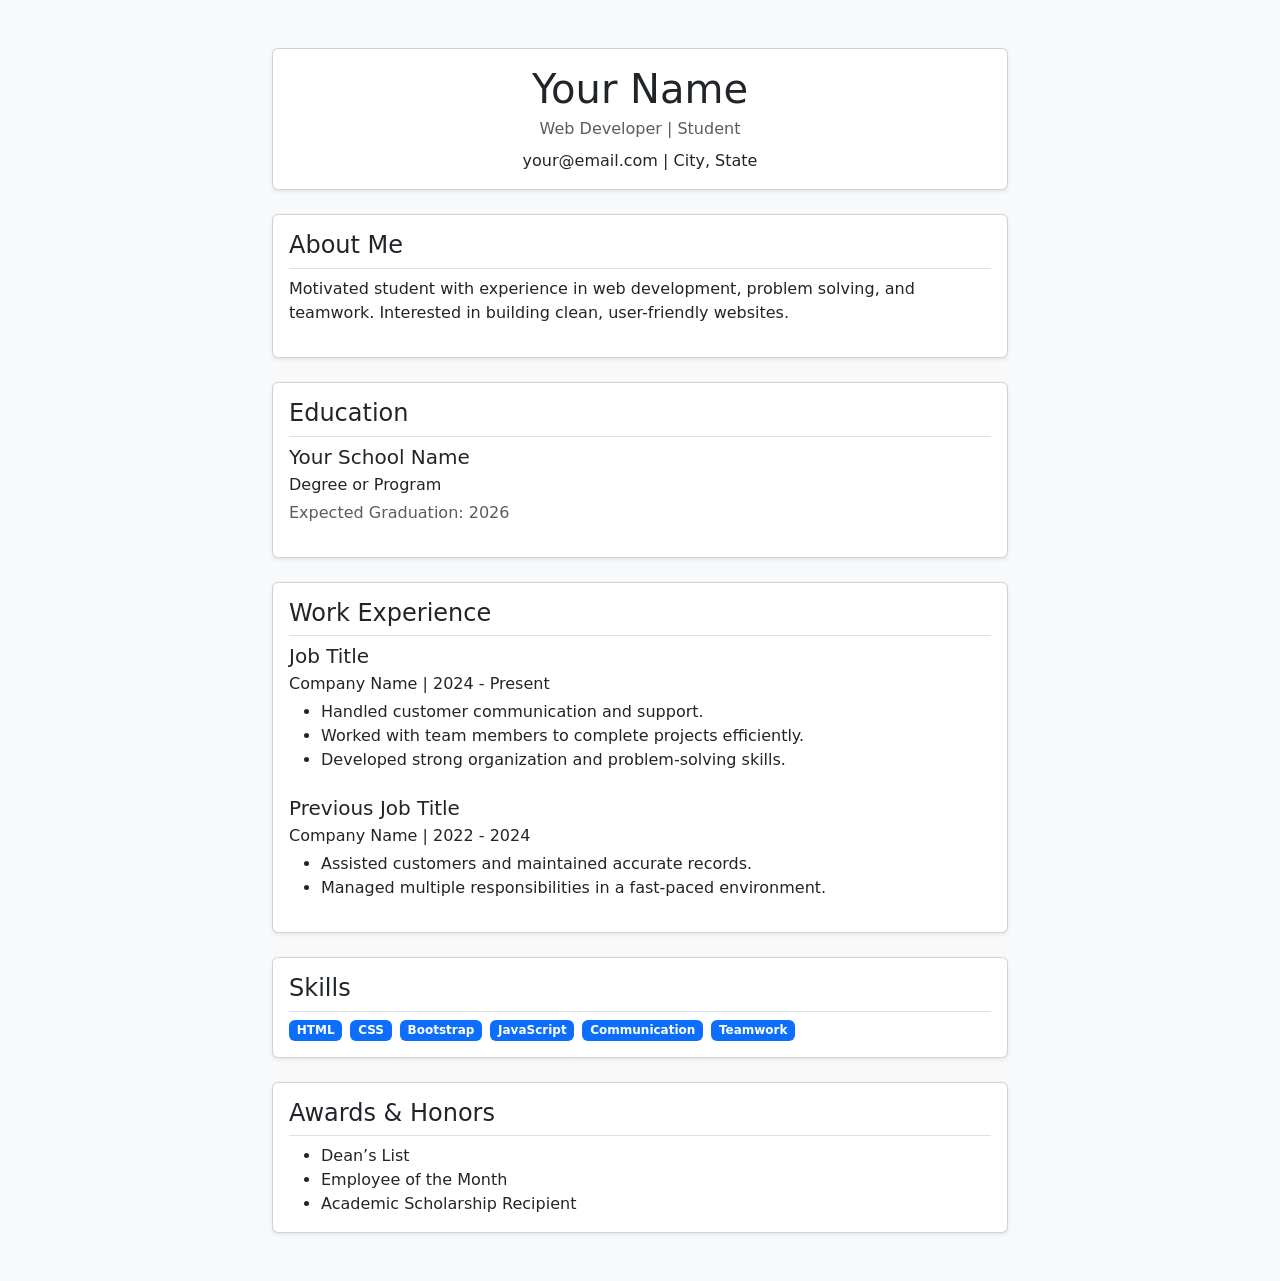
==== index.html @ cef2a945 "Update and rename Index.html to index.html" ====
<!DOCTYPE html>
<html lang="en">
<head>
  <meta charset="UTF-8" />
  <meta name="viewport" content="width=device-width, initial-scale=1.0" />
  <title>Your Name - Resume</title>
  <link
    href="https://cdn.jsdelivr.net/npm/bootstrap@5.3.3/dist/css/bootstrap.min.css"
    rel="stylesheet"
  />
</head>
<body class="bg-light">

  <div class="container py-5">
    <div class="row justify-content-center">
      <div class="col-lg-8">

        <div class="card shadow-sm mb-4">
          <div class="card-body text-center">
            <h1 class="mb-1">Your Name</h1>
            <p class="text-muted mb-2">Web Developer | Student</p>
            <p class="mb-0">your@email.com | City, State</p>
          </div>
        </div>

        <div class="card shadow-sm mb-4">
          <div class="card-body">
            <h2 class="h4 border-bottom pb-2">About Me</h2>
            <p>
              Motivated student with experience in web development, problem solving,
              and teamwork. Interested in building clean, user-friendly websites.
            </p>
          </div>
        </div>

        <div class="card shadow-sm mb-4">
          <div class="card-body">
            <h2 class="h4 border-bottom pb-2">Education</h2>
            <h5 class="mb-1">Your School Name</h5>
            <p class="mb-1">Degree or Program</p>
            <p class="text-muted">Expected Graduation: 2026</p>
          </div>
        </div>

        <div class="card shadow-sm mb-4">
          <div class="card-body">
            <h2 class="h4 border-bottom pb-2">Work Experience</h2>

            <div class="mb-4">
              <h5 class="mb-1">Job Title</h5>
              <p class="mb-1">Company Name | 2024 - Present</p>
              <ul>
                <li>Handled customer communication and support.</li>
                <li>Worked with team members to complete projects efficiently.</li>
                <li>Developed strong organization and problem-solving skills.</li>
              </ul>
            </div>

            <div>
              <h5 class="mb-1">Previous Job Title</h5>
              <p class="mb-1">Company Name | 2022 - 2024</p>
              <ul>
                <li>Assisted customers and maintained accurate records.</li>
                <li>Managed multiple responsibilities in a fast-paced environment.</li>
              </ul>
            </div>
          </div>
        </div>

        <div class="card shadow-sm mb-4">
          <div class="card-body">
            <h2 class="h4 border-bottom pb-2">Skills</h2>
            <div class="d-flex flex-wrap gap-2">
              <span class="badge bg-primary">HTML</span>
              <span class="badge bg-primary">CSS</span>
              <span class="badge bg-primary">Bootstrap</span>
              <span class="badge bg-primary">JavaScript</span>
              <span class="badge bg-primary">Communication</span>
              <span class="badge bg-primary">Teamwork</span>
            </div>
          </div>
        </div>

        <div class="card shadow-sm">
          <div class="card-body">
            <h2 class="h4 border-bottom pb-2">Awards & Honors</h2>
            <ul class="mb-0">
              <li>Dean’s List</li>
              <li>Employee of the Month</li>
              <li>Academic Scholarship Recipient</li>
            </ul>
          </div>
        </div>

      </div>
    </div>
  </div>

</body>
</html>
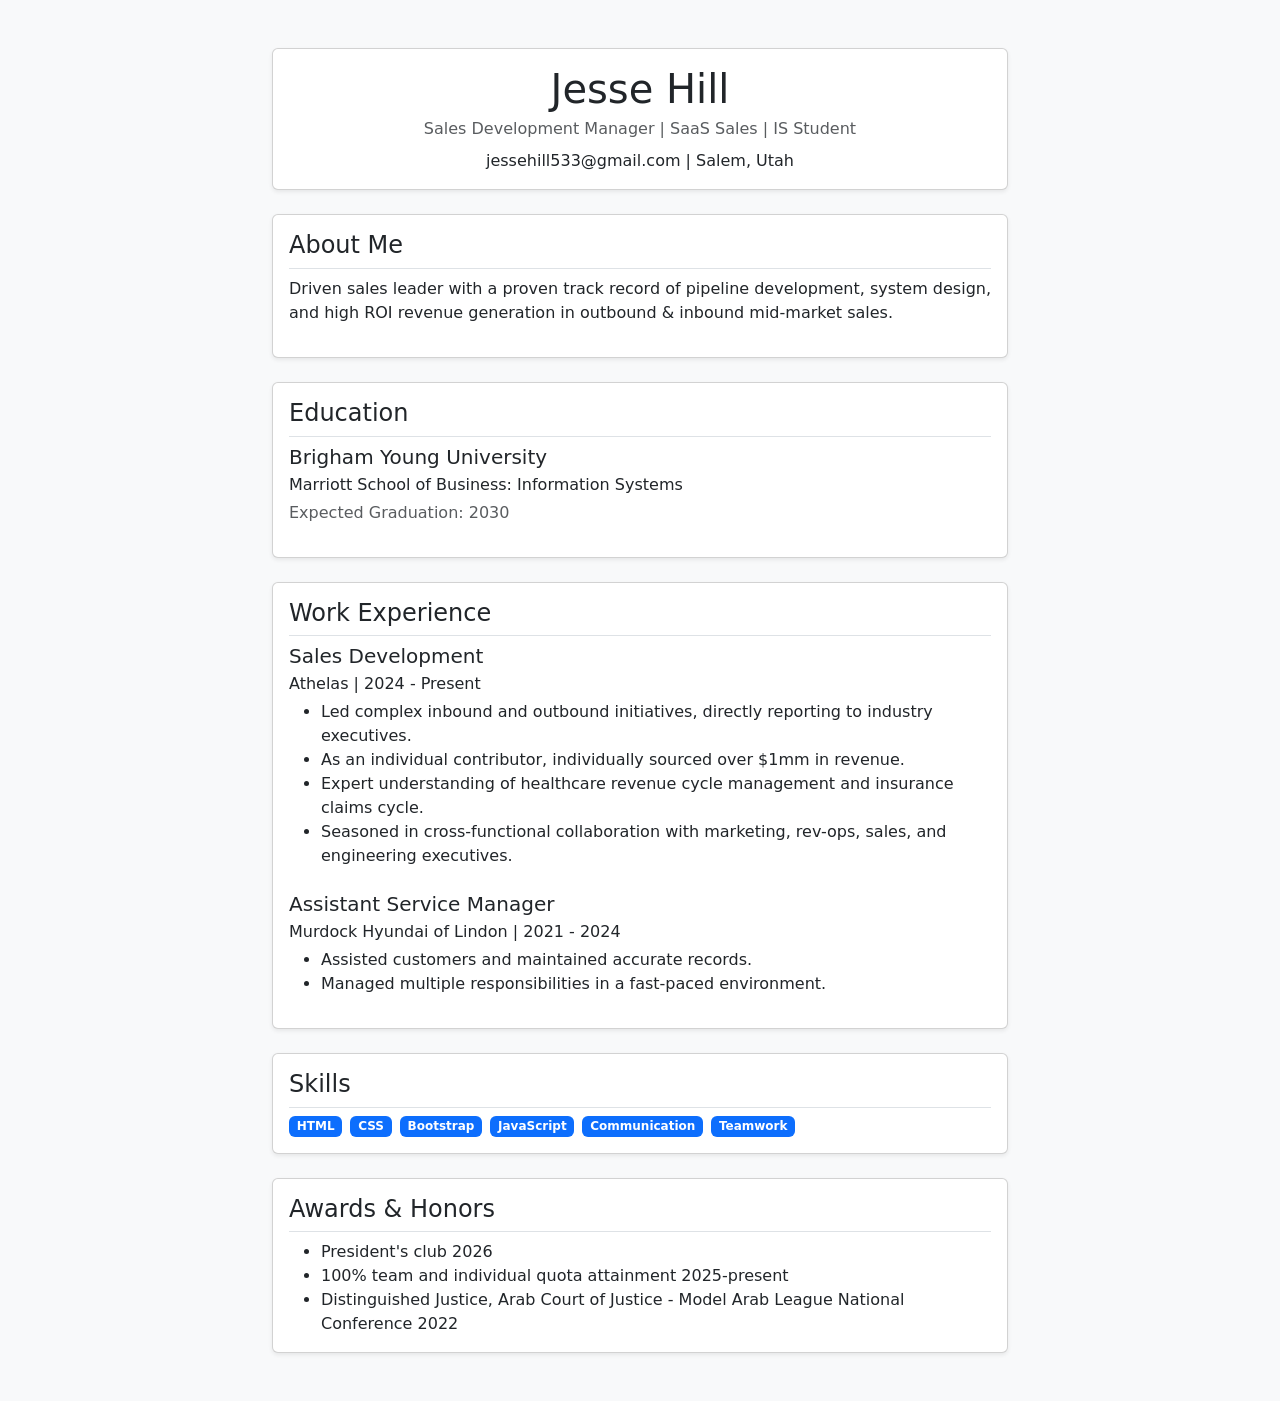
==== commit aa87ac85: "Update index.html" ====
--- a/index.html
+++ b/index.html
@@ -17,9 +17,9 @@
 
         <div class="card shadow-sm mb-4">
           <div class="card-body text-center">
-            <h1 class="mb-1">Your Name</h1>
-            <p class="text-muted mb-2">Web Developer | Student</p>
-            <p class="mb-0">your@email.com | City, State</p>
+            <h1 class="mb-1">Jesse Hill</h1>
+            <p class="text-muted mb-2">Sales Development Manager | SaaS Sales | IS Student</p>
+            <p class="mb-0">jessehill533@gmail.com | Salem, Utah</p>
           </div>
         </div>
 
@@ -27,8 +27,8 @@
           <div class="card-body">
             <h2 class="h4 border-bottom pb-2">About Me</h2>
             <p>
-              Motivated student with experience in web development, problem solving,
-              and teamwork. Interested in building clean, user-friendly websites.
+              Driven sales leader with a proven track record of pipeline development,
+              system design, and high ROI revenue generation in outbound & inbound mid-market sales.
             </p>
           </div>
         </div>
@@ -36,9 +36,9 @@
         <div class="card shadow-sm mb-4">
           <div class="card-body">
             <h2 class="h4 border-bottom pb-2">Education</h2>
-            <h5 class="mb-1">Your School Name</h5>
-            <p class="mb-1">Degree or Program</p>
-            <p class="text-muted">Expected Graduation: 2026</p>
+            <h5 class="mb-1">Brigham Young University</h5>
+            <p class="mb-1">Marriott School of Business: Information Systems</p>
+            <p class="text-muted">Expected Graduation: 2030</p>
           </div>
         </div>
 
@@ -47,18 +47,19 @@
             <h2 class="h4 border-bottom pb-2">Work Experience</h2>
 
             <div class="mb-4">
-              <h5 class="mb-1">Job Title</h5>
-              <p class="mb-1">Company Name | 2024 - Present</p>
+              <h5 class="mb-1">Sales Development</h5>
+              <p class="mb-1">Athelas | 2024 - Present</p>
               <ul>
-                <li>Handled customer communication and support.</li>
-                <li>Worked with team members to complete projects efficiently.</li>
-                <li>Developed strong organization and problem-solving skills.</li>
+                <li>Led complex inbound and outbound initiatives, directly reporting to industry executives.</li>
+                <li>As an individual contributor, individually sourced over $1mm in revenue.</li>
+                <li>Expert understanding of healthcare revenue cycle management and insurance claims cycle.</li>
+                <li>Seasoned in cross-functional collaboration with marketing, rev-ops, sales, and engineering executives.</li>
               </ul>
             </div>
 
             <div>
-              <h5 class="mb-1">Previous Job Title</h5>
-              <p class="mb-1">Company Name | 2022 - 2024</p>
+              <h5 class="mb-1">Assistant Service Manager</h5>
+              <p class="mb-1">Murdock Hyundai of Lindon | 2021 - 2024</p>
               <ul>
                 <li>Assisted customers and maintained accurate records.</li>
                 <li>Managed multiple responsibilities in a fast-paced environment.</li>
@@ -85,9 +86,9 @@
           <div class="card-body">
             <h2 class="h4 border-bottom pb-2">Awards & Honors</h2>
             <ul class="mb-0">
-              <li>Dean’s List</li>
-              <li>Employee of the Month</li>
-              <li>Academic Scholarship Recipient</li>
+              <li>President's club 2026</li>
+              <li>100% team and individual quota attainment 2025-present</li>
+              <li>Distinguished Justice, Arab Court of Justice - Model Arab League National Conference 2022</li>
             </ul>
           </div>
         </div>
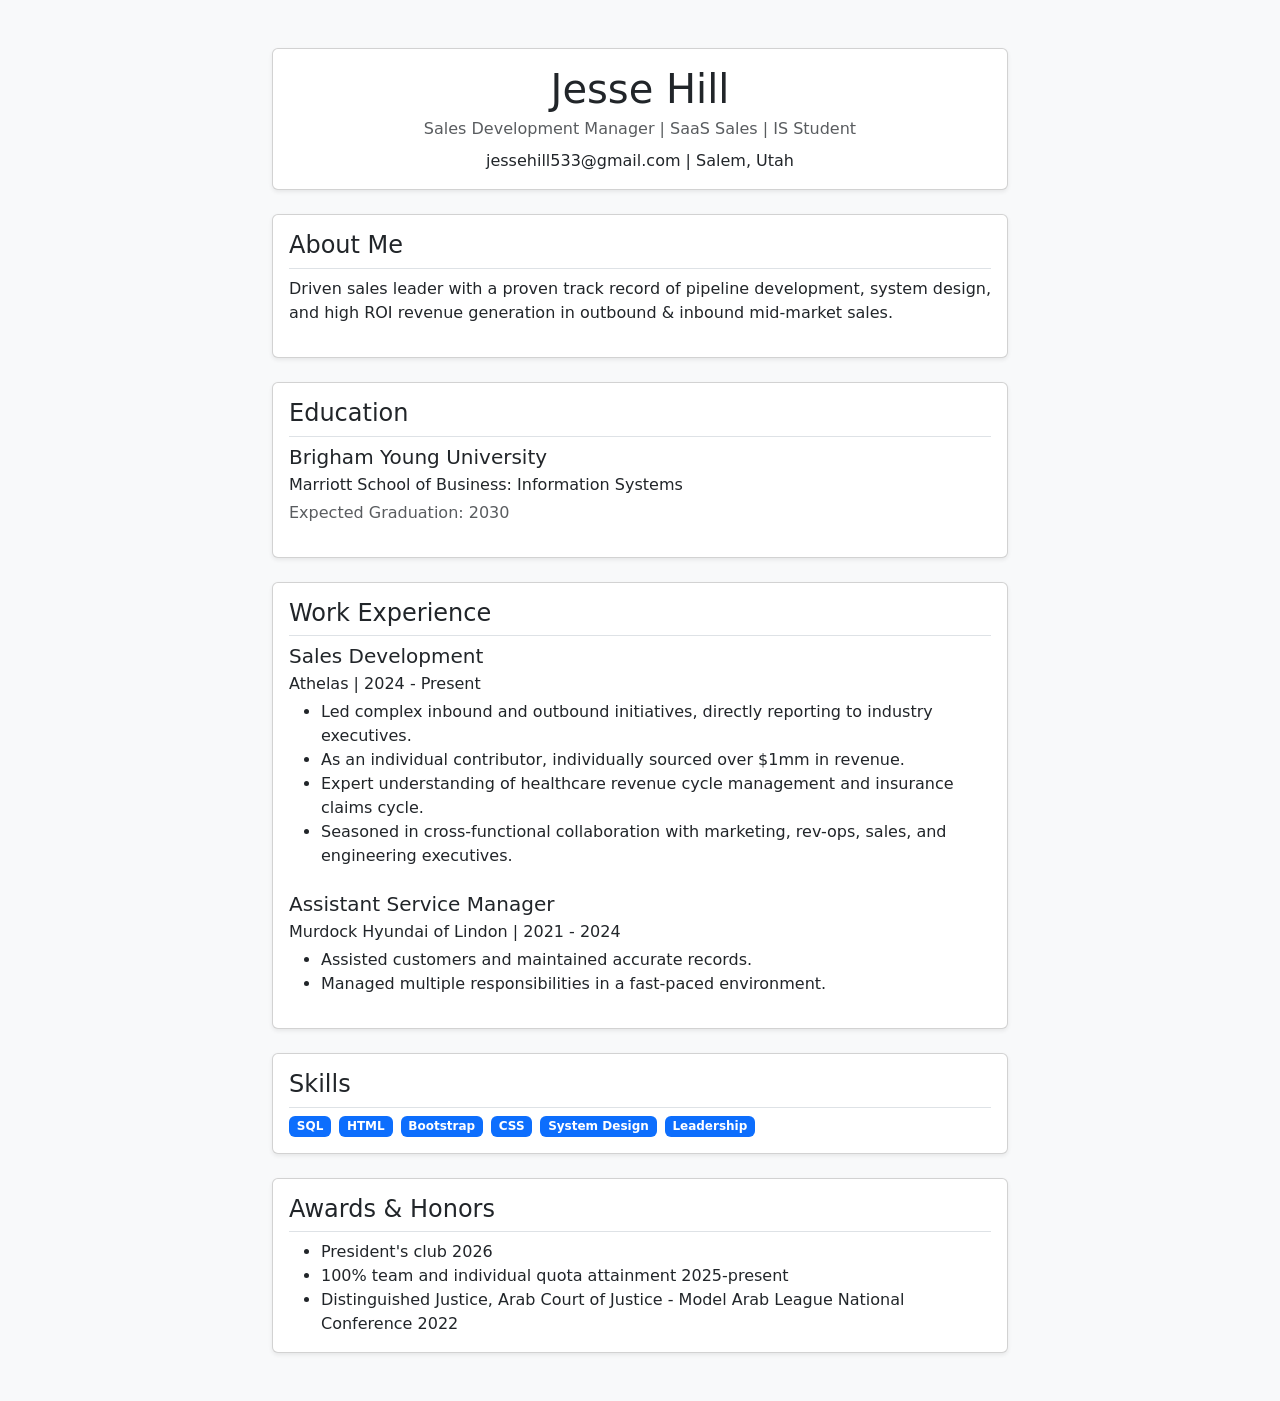
==== commit ea947ac7: "Update index.html" ====
--- a/index.html
+++ b/index.html
@@ -72,12 +72,12 @@
           <div class="card-body">
             <h2 class="h4 border-bottom pb-2">Skills</h2>
             <div class="d-flex flex-wrap gap-2">
+              <span class="badge bg-primary">SQL</span>
               <span class="badge bg-primary">HTML</span>
+              <span class="badge bg-primary">Bootstrap</span>
               <span class="badge bg-primary">CSS</span>
-              <span class="badge bg-primary">Bootstrap</span>
-              <span class="badge bg-primary">JavaScript</span>
-              <span class="badge bg-primary">Communication</span>
-              <span class="badge bg-primary">Teamwork</span>
+              <span class="badge bg-primary">System Design</span>
+              <span class="badge bg-primary">Leadership</span>
             </div>
           </div>
         </div>
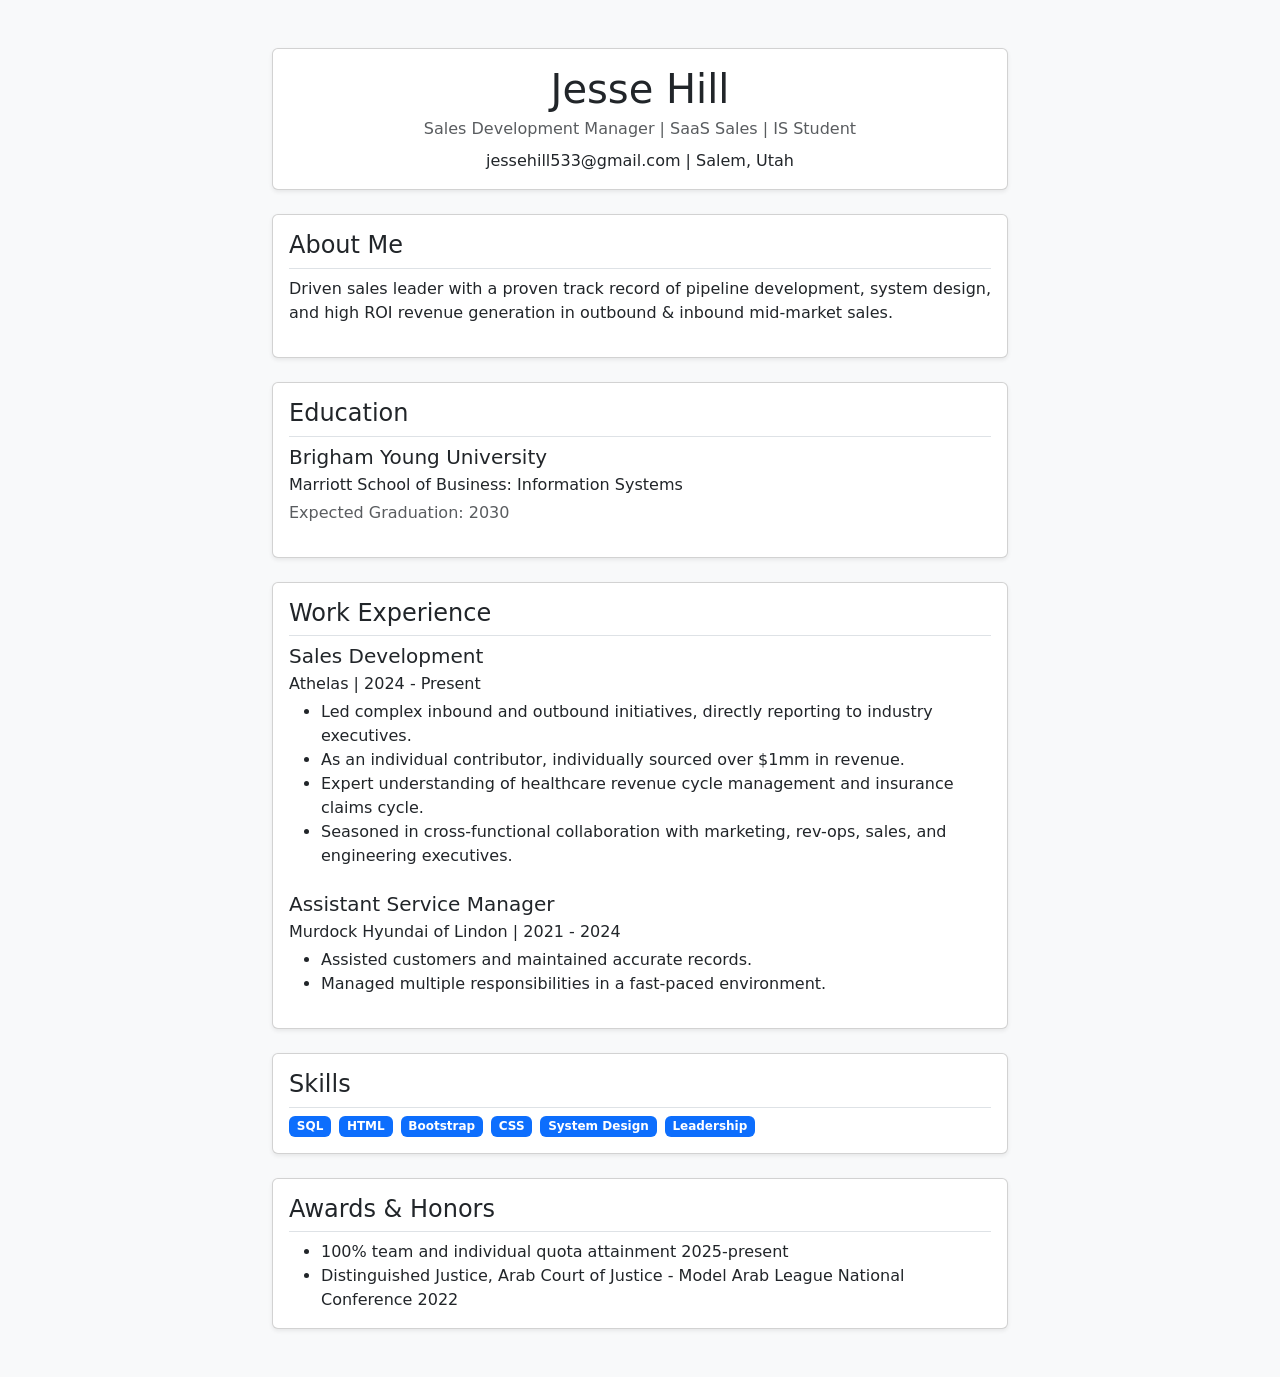
==== commit f82418a5: "Update index.html" ====
--- a/index.html
+++ b/index.html
@@ -86,7 +86,6 @@
           <div class="card-body">
             <h2 class="h4 border-bottom pb-2">Awards & Honors</h2>
             <ul class="mb-0">
-              <li>President's club 2026</li>
               <li>100% team and individual quota attainment 2025-present</li>
               <li>Distinguished Justice, Arab Court of Justice - Model Arab League National Conference 2022</li>
             </ul>
